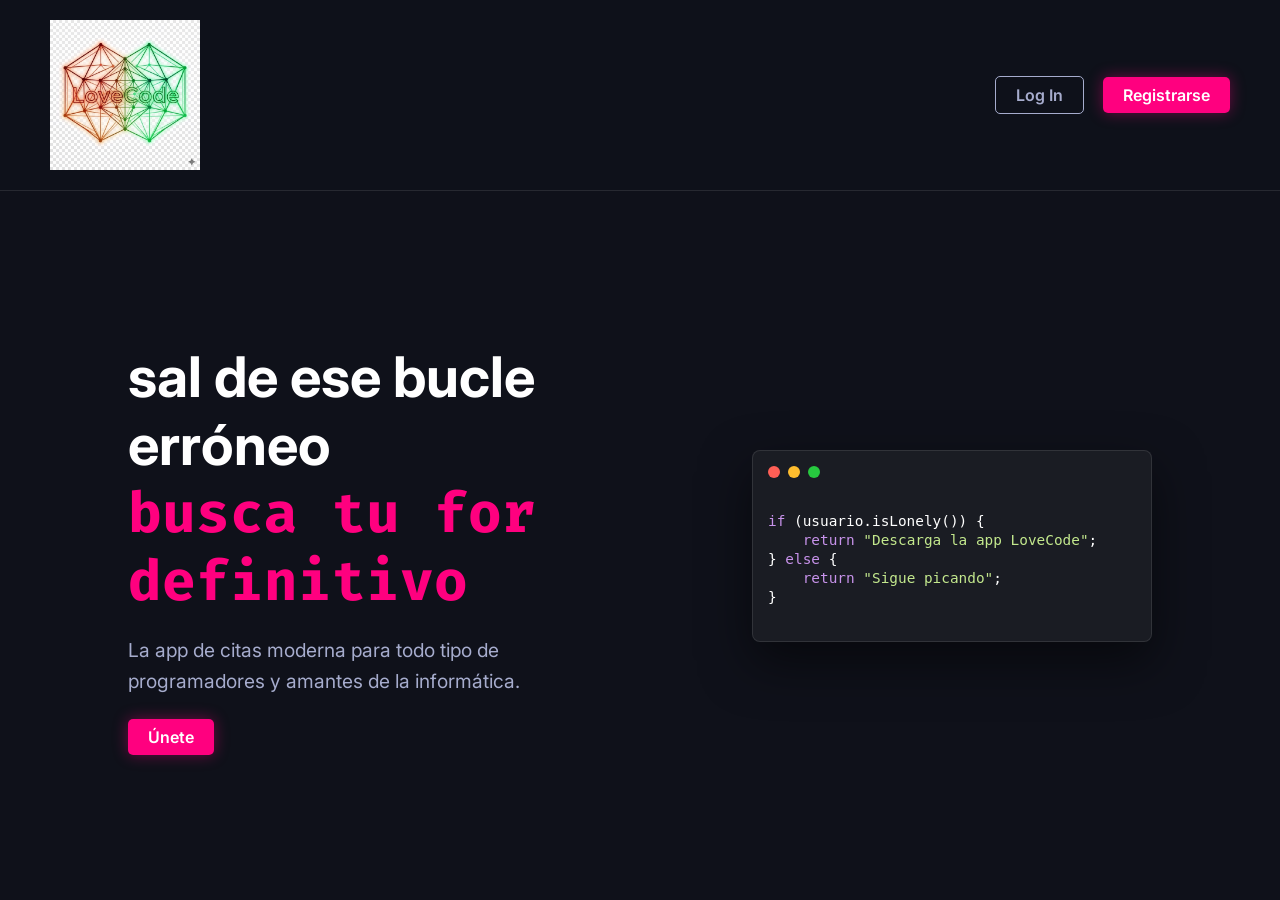
==== src/main/resources/frontend/index.html @ d32705e0 "cambiando la ruta para un mejor funcionamiento y corrección de errores" ====
<!DOCTYPE html>
<html lang="es">
<head>
    <meta charset="UTF-8">
    <meta name="viewport" content="width=device-width, initial-scale=1.0">
    <title>LoveCode | Encuentra tu bucle infinito</title>
    <link rel="stylesheet" href="index.css">
</head>
<body>
    <nav class="navbar">
        <div class="logo">
            <img src="lovecode_logo.jpeg" alt="lovecode logo" class="logo-image">
        </div>
        <div class="nav-links">
            <a href="login.html" class="btn-outline">Log In</a>
            <a href="register.html" class="btn-solid">Registrarse</a>
        </div>
    </nav>

    <main class="hero">
        <div class="hero-content">
            <h1>sal de ese bucle erróneo <br><span class="highlight">busca tu for definitivo </span></h1>
            <p>La app de citas moderna para todo tipo de programadores y amantes de la informática.</p>
            <div class="cta-buttons">
                <a href="register.html" class="btn-solid pulse">Únete</a>
            </div>
        </div>
        <div class="hero-image">
            <div class="code-window">
                <div class="window-header">
                    <span class="dot red"></span>
                    <span class="dot yellow"></span>
                    <span class="dot green"></span>
                </div>
                <pre><code>
<span class="keyword">if</span> (usuario.isLonely()) {
    <span class="keyword">return</span> <span class="string">"Descarga la app LoveCode"</span>;
} <span class="keyword">else</span> {
    <span class="keyword">return</span> <span class="string">"Sigue picando"</span>;
}
                </code></pre>
            </div>
        </div>
    </main>
</body>
</html>
---- src/main/resources/frontend/index.css ----
@import url('https://fonts.googleapis.com/css2?family=Fira+Code:wght@400;700&family=Inter:wght@400;700&display=swap');

:root {
    --bg-color: #0f111a;
    --text-color: #a6accd;
    --primary: #ff007f;
    --primary-hover: #e60073;
    --secondary: #82aaff;
    --code-bg: #1a1c23;
}

* { margin: 0; padding: 0; box-sizing: border-box; }

body {
    background-color: var(--bg-color);
    color: var(--text-color);
    font-family: 'Inter', sans-serif;
    min-height: 100vh;
    display: flex;
    flex-direction: column;
}

/* Navbar y Logo */
.navbar {
    display: flex;
    justify-content: space-between;
    align-items: center;
    padding: 20px 50px;
    background: rgba(15, 17, 26, 0.9);
    border-bottom: 1px solid rgba(255, 255, 255, 0.1);
}

.navbar .logo {
    display: flex;
    align-items: center;
}

.logo-image {
    height: 150px; /* Ajusta este valor si lo quieres más grande o pequeño */
    width: auto;
    filter: invert(1); /* Pone el logo blanco para que resalte en el fondo oscuro */
}

a { text-decoration: none; font-weight: 600; }

.btn-outline {
    color: var(--text-color);
    border: 1px solid var(--text-color);
    padding: 8px 20px;
    border-radius: 5px;
    margin-right: 15px;
    transition: 0.3s;
}

.btn-outline:hover { background: rgba(255, 255, 255, 0.1); }

.btn-solid {
    background-color: var(--primary);
    color: white;
    padding: 8px 20px;
    border-radius: 5px;
    transition: 0.3s;
    box-shadow: 0 0 15px rgba(255, 0, 127, 0.4);
}

.btn-solid:hover { background-color: var(--primary-hover); transform: translateY(-2px); }

/* Hero Section */
.hero {
    display: flex;
    flex: 1;
    align-items: center;
    justify-content: space-between;
    padding: 0 10%;
}

.hero-content { max-width: 50%; }

.hero-content h1 {
    font-size: 3.5rem;
    color: white;
    margin-bottom: 20px;
    line-height: 1.2;
}

.highlight { color: var(--primary); font-family: 'Fira Code', monospace; }

.hero-content p {
    font-size: 1.2rem;
    margin-bottom: 30px;
    line-height: 1.6;
}

/* Code Window Decoration */
.code-window {
    background: var(--code-bg);
    border-radius: 8px;
    border: 1px solid rgba(255,255,255,0.1);
    padding: 15px;
    width: 400px;
    box-shadow: 0 20px 50px rgba(0,0,0,0.5);
}

.window-header { display: flex; gap: 8px; margin-bottom: 15px; }
.dot { width: 12px; height: 12px; border-radius: 50%; }
.red { background: #ff5f56; }
.yellow { background: #ffbd2e; }
.green { background: #27c93f; }

pre { font-family: 'Fira Code', monospace; font-size: 0.9rem; color: #fff; }
.keyword { color: #c792ea; }
.string { color: #c3e88d; }
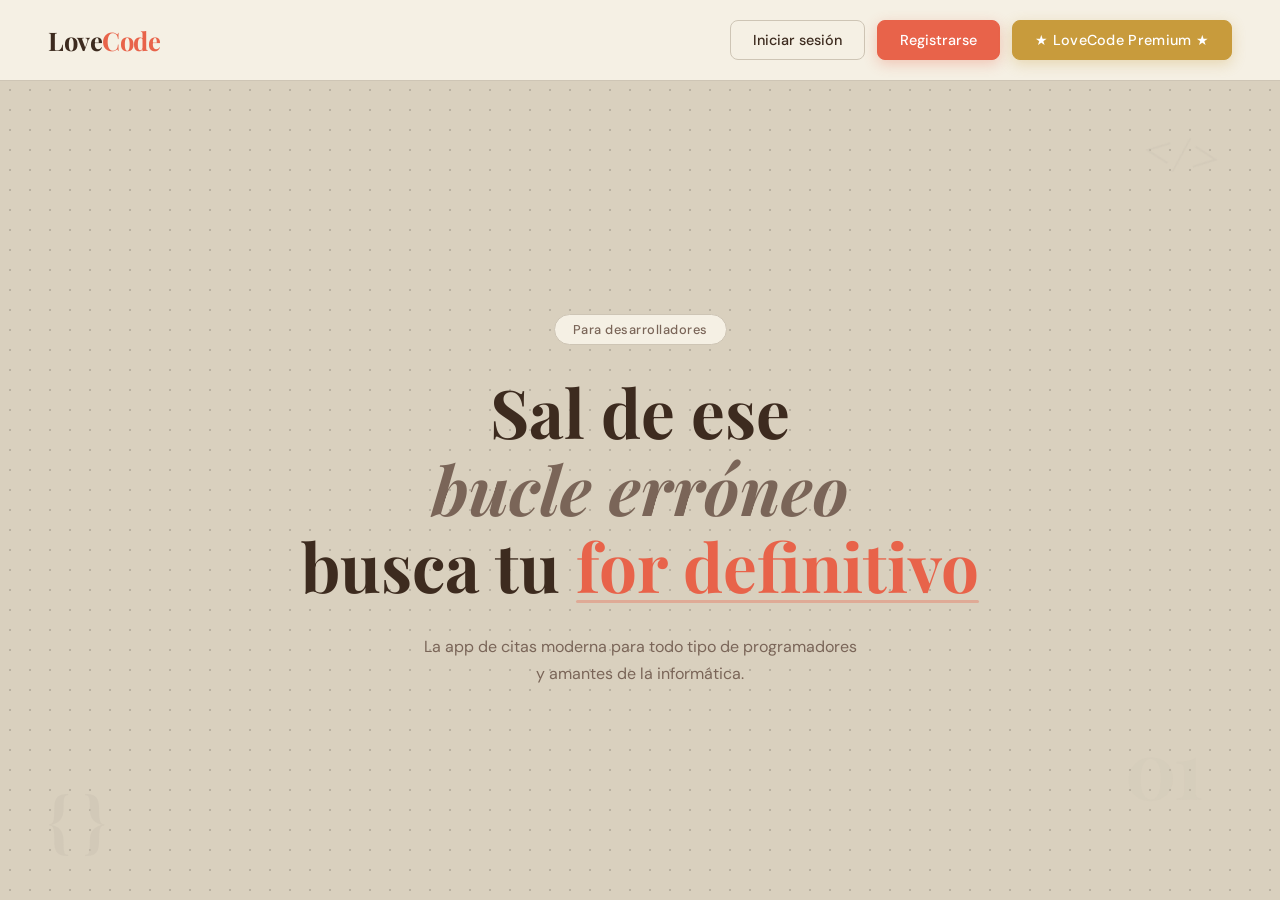
==== commit b1843dca: "cambiando la web, index y login" ====
--- a/src/main/resources/frontend/index.html
+++ b/src/main/resources/frontend/index.html
@@ -3,44 +3,43 @@
 <head>
     <meta charset="UTF-8">
     <meta name="viewport" content="width=device-width, initial-scale=1.0">
-    <title>LoveCode | Encuentra tu bucle infinito</title>
+    <title>LoveCode | Encuentra tu for definitivo</title>
     <link rel="stylesheet" href="index.css">
+    <link rel="preconnect" href="https://fonts.googleapis.com">
+    <link href="https://fonts.googleapis.com/css2?family=Playfair+Display:ital,wght@0,400;0,700;1,400&family=DM+Sans:wght@400;500&display=swap" rel="stylesheet">
 </head>
 <body>
+
     <nav class="navbar">
-        <div class="logo">
-            <img src="lovecode_logo.jpeg" alt="lovecode logo" class="logo-image">
+        <div class="logo-wrap">
+            <span class="logo-text">Love<span class="logo-accent">Code</span></span>
         </div>
-        <div class="nav-links">
-            <a href="login.html" class="btn-outline">Log In</a>
-            <a href="register.html" class="btn-solid">Registrarse</a>
+        <div class="nav-actions">
+            <a href="login.html" class="btn btn-secondary">Iniciar sesión</a>
+            <a href="register.html" class="btn btn-primary">Registrarse</a>
+            <a href="#" class="btn btn-premium">★ LoveCode Premium ★</a>
         </div>
     </nav>
 
     <main class="hero">
-        <div class="hero-content">
-            <h1>sal de ese bucle erróneo <br><span class="highlight">busca tu for definitivo </span></h1>
-            <p>La app de citas moderna para todo tipo de programadores y amantes de la informática.</p>
-            <div class="cta-buttons">
-                <a href="register.html" class="btn-solid pulse">Únete</a>
-            </div>
-        </div>
-        <div class="hero-image">
-            <div class="code-window">
-                <div class="window-header">
-                    <span class="dot red"></span>
-                    <span class="dot yellow"></span>
-                    <span class="dot green"></span>
-                </div>
-                <pre><code>
-<span class="keyword">if</span> (usuario.isLonely()) {
-    <span class="keyword">return</span> <span class="string">"Descarga la app LoveCode"</span>;
-} <span class="keyword">else</span> {
-    <span class="keyword">return</span> <span class="string">"Sigue picando"</span>;
-}
-                </code></pre>
-            </div>
-        </div>
+
+        <div class="hero-badge">Para desarrolladores</div>
+
+        <h1 class="hero-title">
+            Sal de ese<br>
+            <em>bucle erróneo</em><br>
+            busca tu <span class="hero-highlight">for definitivo</span>
+        </h1>
+
+        <p class="hero-sub">
+            La app de citas moderna para todo tipo de programadores<br>y amantes de la informática.
+        </p>
+
     </main>
+
+    <div class="decoration decoration-1">{ }</div>
+    <div class="decoration decoration-2">&lt;/&gt;</div>
+    <div class="decoration decoration-3">01</div>
+
 </body>
 </html>
--- a/src/main/resources/frontend/index.css
+++ b/src/main/resources/frontend/index.css
@@ -1,112 +1,202 @@
-@import url('https://fonts.googleapis.com/css2?family=Fira+Code:wght@400;700&family=Inter:wght@400;700&display=swap');
+@import url('https://fonts.googleapis.com/css2?family=Playfair+Display:ital,wght@0,400;0,700;1,400&family=DM+Sans:wght@400;500&display=swap');
 
 :root {
-    --bg-color: #0f111a;
-    --text-color: #a6accd;
-    --primary: #ff007f;
-    --primary-hover: #e60073;
-    --secondary: #82aaff;
-    --code-bg: #1a1c23;
-}
-
-* { margin: 0; padding: 0; box-sizing: border-box; }
+    --bg:         #D9D0BE;
+    --card:       #F5F0E4;
+    --primary:    #E8634A;
+    --primary-dk: #C94F38;
+    --secondary:  #7A9E7E;
+    --premium:    #C89B3C;
+    --premium-dk: #A67D28;
+    --text:       #3D2B1F;
+    --text-muted: #7A6558;
+    --border:     #CEC5B5;
+}
+
+*, *::before, *::after { box-sizing: border-box; margin: 0; padding: 0; }
 
 body {
-    background-color: var(--bg-color);
-    color: var(--text-color);
-    font-family: 'Inter', sans-serif;
+    background-color: var(--bg);
+    background-image: radial-gradient(circle, rgba(0,0,0,0.15) 1px, transparent 1px);
+    background-size: 20px 20px;
+    color: var(--text);
+    font-family: 'DM Sans', sans-serif;
     min-height: 100vh;
     display: flex;
     flex-direction: column;
-}
-
-/* Navbar y Logo */
+    overflow-x: hidden;
+    position: relative;
+}
+
+/* ── Navbar ── */
 .navbar {
+    padding: 20px 48px;
+    border-bottom: 1px solid var(--border);
+    background: var(--card);
     display: flex;
     justify-content: space-between;
     align-items: center;
-    padding: 20px 50px;
-    background: rgba(15, 17, 26, 0.9);
-    border-bottom: 1px solid rgba(255, 255, 255, 0.1);
-}
-
-.navbar .logo {
+}
+
+.nav-actions {
     display: flex;
     align-items: center;
-}
-
-.logo-image {
-    height: 150px; /* Ajusta este valor si lo quieres más grande o pequeño */
-    width: auto;
-    filter: invert(1); /* Pone el logo blanco para que resalte en el fondo oscuro */
-}
-
-a { text-decoration: none; font-weight: 600; }
-
-.btn-outline {
-    color: var(--text-color);
-    border: 1px solid var(--text-color);
-    padding: 8px 20px;
-    border-radius: 5px;
-    margin-right: 15px;
-    transition: 0.3s;
-}
-
-.btn-outline:hover { background: rgba(255, 255, 255, 0.1); }
-
-.btn-solid {
-    background-color: var(--primary);
-    color: white;
-    padding: 8px 20px;
-    border-radius: 5px;
-    transition: 0.3s;
-    box-shadow: 0 0 15px rgba(255, 0, 127, 0.4);
-}
-
-.btn-solid:hover { background-color: var(--primary-hover); transform: translateY(-2px); }
-
-/* Hero Section */
+    gap: 12px;
+}
+
+.logo-text {
+    font-family: 'Playfair Display', serif;
+    font-size: 1.6rem;
+    font-weight: 700;
+    color: var(--text);
+    letter-spacing: -0.5px;
+}
+
+.logo-accent { color: var(--primary); }
+
+/* ── Hero ── */
 .hero {
-    display: flex;
     flex: 1;
+    display: flex;
+    flex-direction: column;
     align-items: center;
-    justify-content: space-between;
-    padding: 0 10%;
-}
-
-.hero-content { max-width: 50%; }
-
-.hero-content h1 {
-    font-size: 3.5rem;
-    color: white;
-    margin-bottom: 20px;
-    line-height: 1.2;
-}
-
-.highlight { color: var(--primary); font-family: 'Fira Code', monospace; }
-
-.hero-content p {
-    font-size: 1.2rem;
-    margin-bottom: 30px;
-    line-height: 1.6;
-}
-
-/* Code Window Decoration */
-.code-window {
-    background: var(--code-bg);
+    justify-content: center;
+    text-align: center;
+    padding: 80px 24px 60px;
+    gap: 28px;
+}
+
+.hero-badge {
+    display: inline-block;
+    background: var(--card);
+    border: 1px solid var(--border);
+    border-radius: 100px;
+    padding: 6px 18px;
+    font-size: 0.8rem;
+    font-weight: 500;
+    color: var(--text-muted);
+    letter-spacing: 0.5px;
+}
+
+.hero-title {
+    font-family: 'Playfair Display', serif;
+    font-size: clamp(2.4rem, 6vw, 4.2rem);
+    font-weight: 700;
+    line-height: 1.15;
+    color: var(--text);
+}
+
+.hero-title em {
+    font-style: italic;
+    color: var(--text-muted);
+}
+
+.hero-highlight {
+    color: var(--primary);
+    position: relative;
+    display: inline-block;
+}
+
+.hero-highlight::after {
+    content: '';
+    position: absolute;
+    bottom: 2px;
+    left: 0;
+    width: 100%;
+    height: 3px;
+    background: var(--primary);
+    opacity: 0.35;
+    border-radius: 2px;
+}
+
+.hero-sub {
+    font-size: 1rem;
+    color: var(--text-muted);
+    line-height: 1.7;
+    max-width: 480px;
+}
+
+/* ── Botones ── */
+.btn {
+    display: inline-block;
+    padding: 10px 22px;
     border-radius: 8px;
-    border: 1px solid rgba(255,255,255,0.1);
-    padding: 15px;
-    width: 400px;
-    box-shadow: 0 20px 50px rgba(0,0,0,0.5);
-}
-
-.window-header { display: flex; gap: 8px; margin-bottom: 15px; }
-.dot { width: 12px; height: 12px; border-radius: 50%; }
-.red { background: #ff5f56; }
-.yellow { background: #ffbd2e; }
-.green { background: #27c93f; }
-
-pre { font-family: 'Fira Code', monospace; font-size: 0.9rem; color: #fff; }
-.keyword { color: #c792ea; }
-.string { color: #c3e88d; }+    font-family: 'DM Sans', sans-serif;
+    font-size: 0.9rem;
+    font-weight: 500;
+    text-decoration: none;
+    cursor: pointer;
+    transition: transform 0.15s, box-shadow 0.15s;
+    border: 1.5px solid transparent;
+}
+
+.btn:hover { transform: translateY(-2px); }
+
+.btn-primary {
+    background: var(--primary);
+    color: #fff;
+    border-color: var(--primary);
+    box-shadow: 0 4px 14px rgba(232, 99, 74, 0.3);
+}
+
+.btn-primary:hover {
+    background: var(--primary-dk);
+    box-shadow: 0 6px 18px rgba(232, 99, 74, 0.4);
+}
+
+.btn-secondary {
+    background: var(--card);
+    color: var(--text);
+    border-color: var(--border);
+}
+
+.btn-secondary:hover {
+    border-color: var(--text-muted);
+    box-shadow: 0 4px 12px rgba(0,0,0,0.08);
+}
+
+.btn-premium {
+    background: var(--premium);
+    color: #fff;
+    border-color: var(--premium);
+    box-shadow: 0 4px 14px rgba(200, 155, 60, 0.3);
+    letter-spacing: 0.3px;
+}
+
+.btn-premium:hover {
+    background: var(--premium-dk);
+    box-shadow: 0 6px 18px rgba(200, 155, 60, 0.4);
+}
+
+/* ── Decoraciones retro ── */
+.decoration {
+    position: fixed;
+    font-family: 'Playfair Display', serif;
+    color: var(--border);
+    pointer-events: none;
+    user-select: none;
+    font-weight: 700;
+}
+
+.decoration-1 {
+    bottom: 40px;
+    left: 48px;
+    font-size: 4rem;
+    opacity: 0.6;
+}
+
+.decoration-2 {
+    top: 120px;
+    right: 60px;
+    font-size: 3rem;
+    opacity: 0.5;
+    transform: rotate(8deg);
+}
+
+.decoration-3 {
+    bottom: 80px;
+    right: 80px;
+    font-size: 5rem;
+    opacity: 0.2;
+    letter-spacing: -4px;
+}
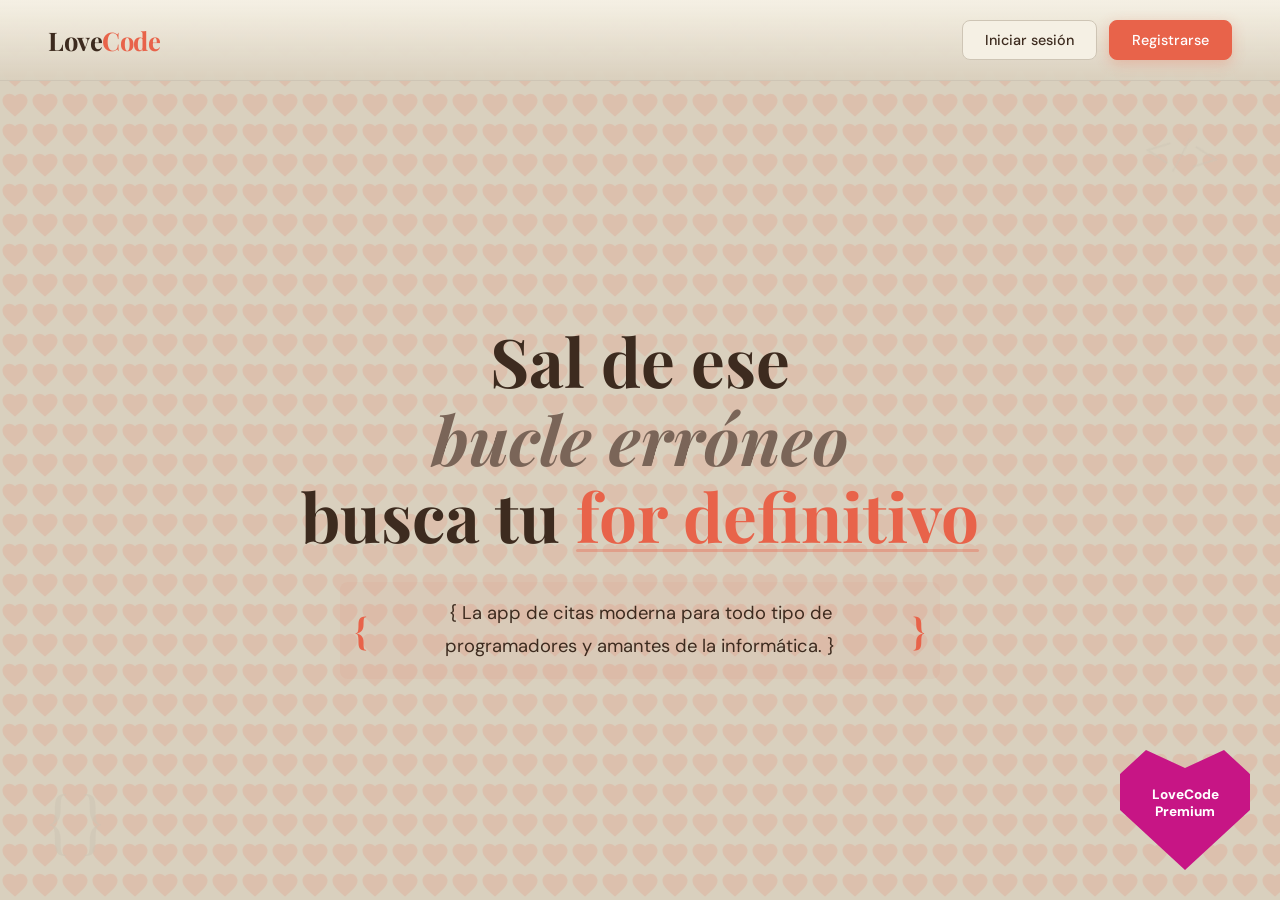
==== commit 00934aab: "cambiando el diseño web" ====
--- a/src/main/resources/frontend/index.html
+++ b/src/main/resources/frontend/index.html
@@ -17,14 +17,15 @@
         <div class="nav-actions">
             <a href="login.html" class="btn btn-secondary">Iniciar sesión</a>
             <a href="register.html" class="btn btn-primary">Registrarse</a>
-            <a href="#" class="btn btn-premium">★ LoveCode Premium ★</a>
         </div>
     </nav>
 
+    <a href="#" class="btn-premium-heart">
+        <span>LoveCode<br>Premium</span>
+    </a>
+
     <main class="hero">
-
-        <div class="hero-badge">Para desarrolladores</div>
-
+        
         <h1 class="hero-title">
             Sal de ese<br>
             <em>bucle erróneo</em><br>
@@ -32,9 +33,8 @@
         </h1>
 
         <p class="hero-sub">
-            La app de citas moderna para todo tipo de programadores<br>y amantes de la informática.
+            { La app de citas moderna para todo tipo de programadores y amantes de la informática. }
         </p>
-
     </main>
 
     <div class="decoration decoration-1">{ }</div>
--- a/src/main/resources/frontend/index.css
+++ b/src/main/resources/frontend/index.css
@@ -6,8 +6,8 @@
     --primary:    #E8634A;
     --primary-dk: #C94F38;
     --secondary:  #7A9E7E;
-    --premium:    #C89B3C;
-    --premium-dk: #A67D28;
+    --premium:    #C71585;
+    --premium-dk: #C71585;
     --text:       #3D2B1F;
     --text-muted: #7A6558;
     --border:     #CEC5B5;
@@ -17,8 +17,9 @@
 
 body {
     background-color: var(--bg);
-    background-image: radial-gradient(circle, rgba(0,0,0,0.15) 1px, transparent 1px);
-    background-size: 20px 20px;
+    /* Fondo de corazones */
+    background-image: url("data:image/svg+xml,%3Csvg xmlns='http://www.w3.org/2000/svg' width='16' height='16' viewBox='0 0 24 24' fill='rgba(232, 99, 74, 0.15)'%3E%3Cpath d='M12 21.35l-1.45-1.32C5.4 15.36 2 12.28 2 8.5 2 5.42 4.42 3 7.5 3c1.74 0 3.41.81 4.5 2.09C13.09 3.81 14.76 3 16.5 3 19.58 3 22 5.42 22 8.5c0 3.78-3.4 6.86-8.55 11.54L12 21.35z'/%3E%3C/svg%3E");
+    background-size: 30px 30px;
     color: var(--text);
     font-family: 'DM Sans', sans-serif;
     min-height: 100vh;
@@ -28,15 +29,28 @@
     position: relative;
 }
 
-/* ── Navbar ── */
+/* ── Navbar con Degradado ── */
 .navbar {
     padding: 20px 48px;
     border-bottom: 1px solid var(--border);
-    background: var(--card);
+    background: linear-gradient(180deg, var(--card) 0%, rgba(217, 208, 190, 0.95) 100%);
     display: flex;
     justify-content: space-between;
     align-items: center;
-}
+    position: sticky;
+    top: 0;
+    z-index: 100;
+}
+
+.logo-text {
+    font-family: 'Playfair Display', serif;
+    font-size: 1.6rem;
+    font-weight: 700;
+    color: var(--text);
+    letter-spacing: -0.5px;
+}
+
+.logo-accent { color: var(--primary); }
 
 .nav-actions {
     display: flex;
@@ -44,17 +58,7 @@
     gap: 12px;
 }
 
-.logo-text {
-    font-family: 'Playfair Display', serif;
-    font-size: 1.6rem;
-    font-weight: 700;
-    color: var(--text);
-    letter-spacing: -0.5px;
-}
-
-.logo-accent { color: var(--primary); }
-
-/* ── Hero ── */
+/* ── Hero & Frase con Llaves Decorativas ── */
 .hero {
     flex: 1;
     display: flex;
@@ -66,16 +70,43 @@
     gap: 28px;
 }
 
-.hero-badge {
-    display: inline-block;
-    background: var(--card);
-    border: 1px solid var(--border);
-    border-radius: 100px;
-    padding: 6px 18px;
-    font-size: 0.8rem;
-    font-weight: 500;
-    color: var(--text-muted);
-    letter-spacing: 0.5px;
+.hero-sub {
+    font-size: 1.15rem; 
+    color: var(--text);
+    line-height: 1.8;
+    max-width: 600px;
+    margin: 0 auto;
+    padding: 15px 50px; /* Espacio extra para las llaves */
+    background: rgba(232, 99, 74, 0.05);
+    border-radius: 8px;
+    position: relative;
+    border-left: none; /* Barra naranja eliminada */
+}
+
+/* Llave izquierda { */
+.hero-sub::before {
+    content: "{";
+    position: absolute;
+    left: 15px;
+    top: 50%;
+    transform: translateY(-50%);
+    color: var(--primary);
+    font-size: 2.2rem;
+    font-family: 'Playfair Display', serif;
+    font-weight: 700;
+}
+
+/* Llave derecha } */
+.hero-sub::after {
+    content: "}";
+    position: absolute;
+    right: 15px;
+    top: 50%;
+    transform: translateY(-50%);
+    color: var(--primary);
+    font-size: 2.2rem;
+    font-family: 'Playfair Display', serif;
+    font-weight: 700;
 }
 
 .hero-title {
@@ -109,11 +140,31 @@
     border-radius: 2px;
 }
 
-.hero-sub {
-    font-size: 1rem;
-    color: var(--text-muted);
-    line-height: 1.7;
-    max-width: 480px;
+/* ── Botón Premium Corazón Flotante ── */
+.btn-premium-heart {
+    position: fixed;
+    bottom: 30px;
+    right: 30px;
+    width: 130px;
+    height: 120px;
+    background: var(--premium);
+    color: #fff;
+    display: flex;
+    align-items: center;
+    justify-content: center;
+    text-align: center;
+    font-size: 0.85rem;
+    font-weight: 800;
+    text-decoration: none;
+    z-index: 1000;
+    clip-path: polygon(50% 15%, 80% 0%, 100% 20%, 100% 50%, 50% 100%, 0% 50%, 0% 20%, 20% 0%);
+    padding-bottom: 15px;
+    transition: all 0.3s ease;
+}
+
+.btn-premium-heart:hover {
+    background: var(--premium-dk);
+    transform: scale(1.1) translateY(-5px);
 }
 
 /* ── Botones ── */
@@ -139,64 +190,21 @@
     box-shadow: 0 4px 14px rgba(232, 99, 74, 0.3);
 }
 
-.btn-primary:hover {
-    background: var(--primary-dk);
-    box-shadow: 0 6px 18px rgba(232, 99, 74, 0.4);
-}
-
 .btn-secondary {
     background: var(--card);
     color: var(--text);
-    border-color: var(--border);
-}
-
-.btn-secondary:hover {
-    border-color: var(--text-muted);
-    box-shadow: 0 4px 12px rgba(0,0,0,0.08);
-}
-
-.btn-premium {
-    background: var(--premium);
-    color: #fff;
-    border-color: var(--premium);
-    box-shadow: 0 4px 14px rgba(200, 155, 60, 0.3);
-    letter-spacing: 0.3px;
-}
-
-.btn-premium:hover {
-    background: var(--premium-dk);
-    box-shadow: 0 6px 18px rgba(200, 155, 60, 0.4);
-}
-
-/* ── Decoraciones retro ── */
+    border: 1px solid var(--border);
+}
+
+/* ── Decoraciones ── */
 .decoration {
     position: fixed;
     font-family: 'Playfair Display', serif;
     color: var(--border);
     pointer-events: none;
-    user-select: none;
-    font-weight: 700;
-}
-
-.decoration-1 {
-    bottom: 40px;
-    left: 48px;
-    font-size: 4rem;
-    opacity: 0.6;
-}
-
-.decoration-2 {
-    top: 120px;
-    right: 60px;
-    font-size: 3rem;
-    opacity: 0.5;
-    transform: rotate(8deg);
-}
-
-.decoration-3 {
-    bottom: 80px;
-    right: 80px;
-    font-size: 5rem;
-    opacity: 0.2;
-    letter-spacing: -4px;
-}+    z-index: -1;
+}
+
+.decoration-1 { bottom: 40px; left: 48px; font-size: 4rem; opacity: 0.6; }
+.decoration-2 { top: 120px; right: 60px; font-size: 3rem; opacity: 0.5; transform: rotate(8deg); }
+.decoration-3 { bottom: 80px; right: 80px; font-size: 5rem; opacity: 0.2; letter-spacing: -4px; }
